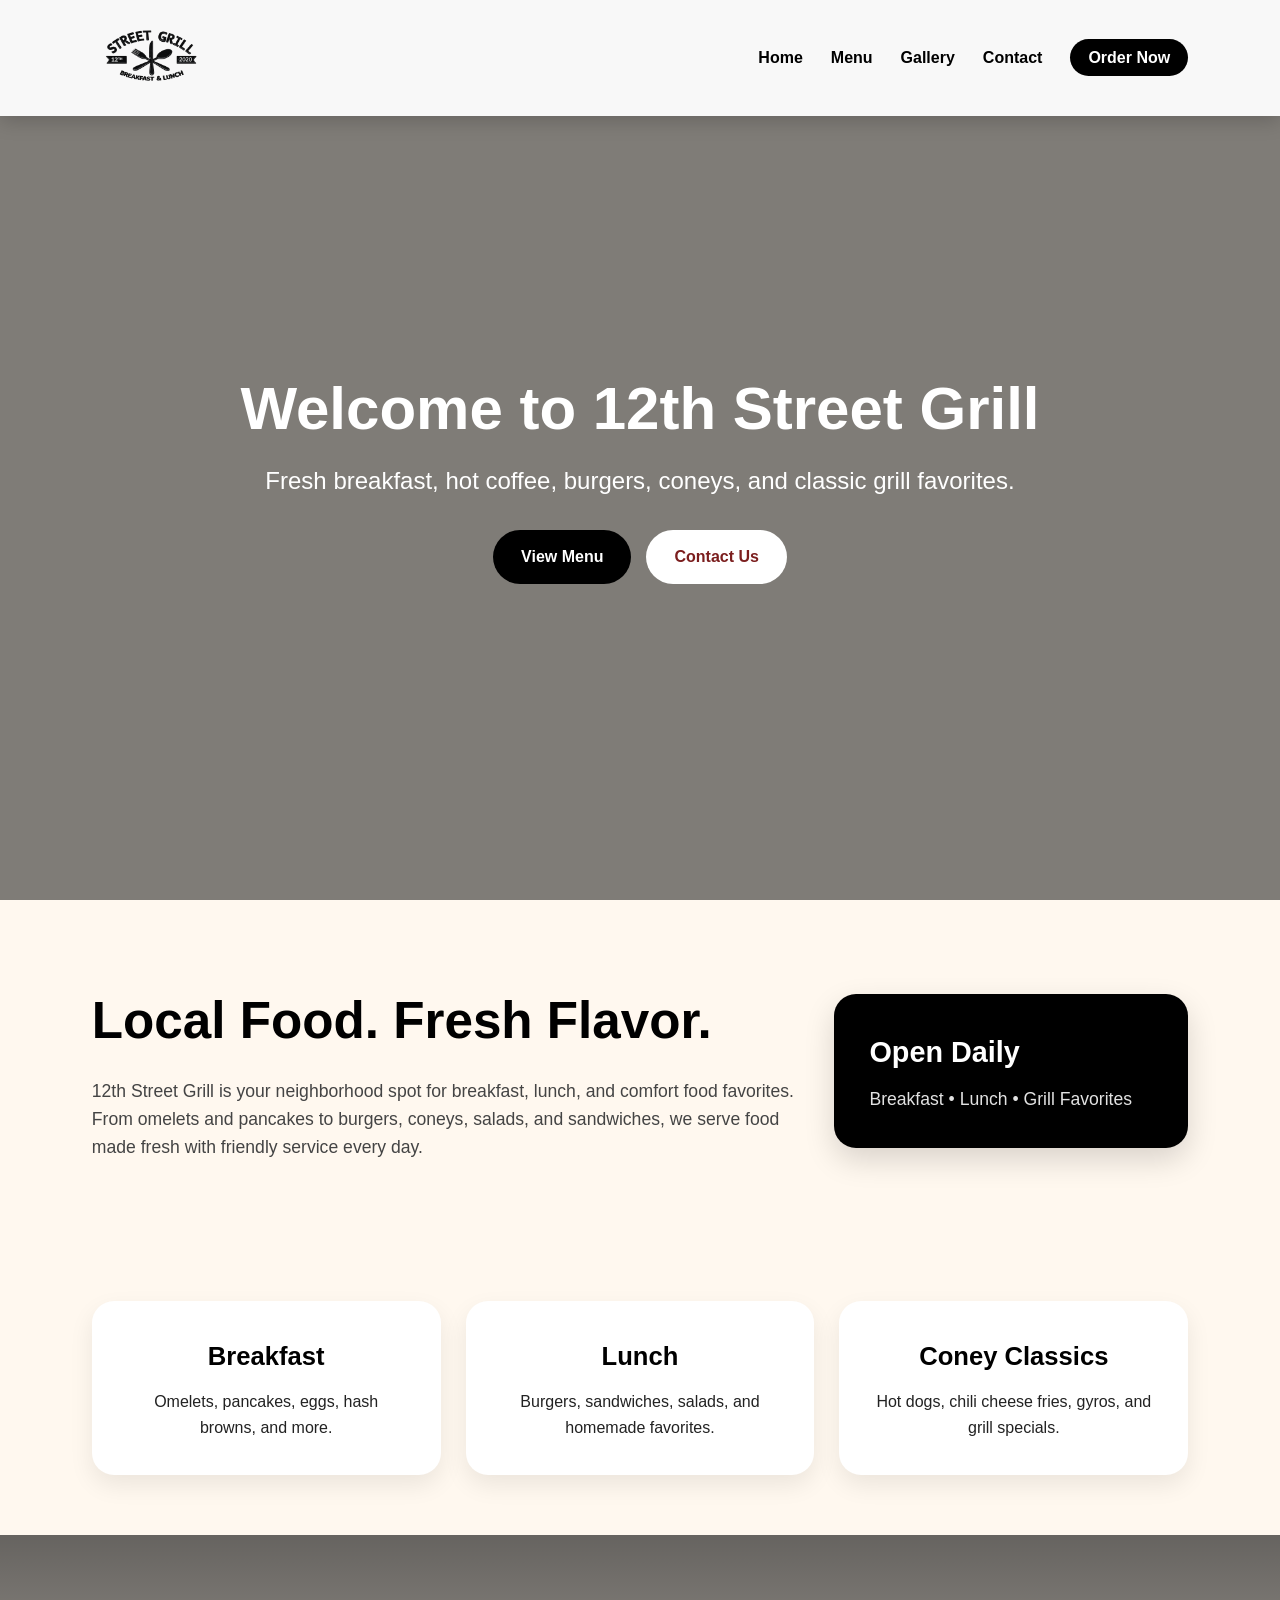
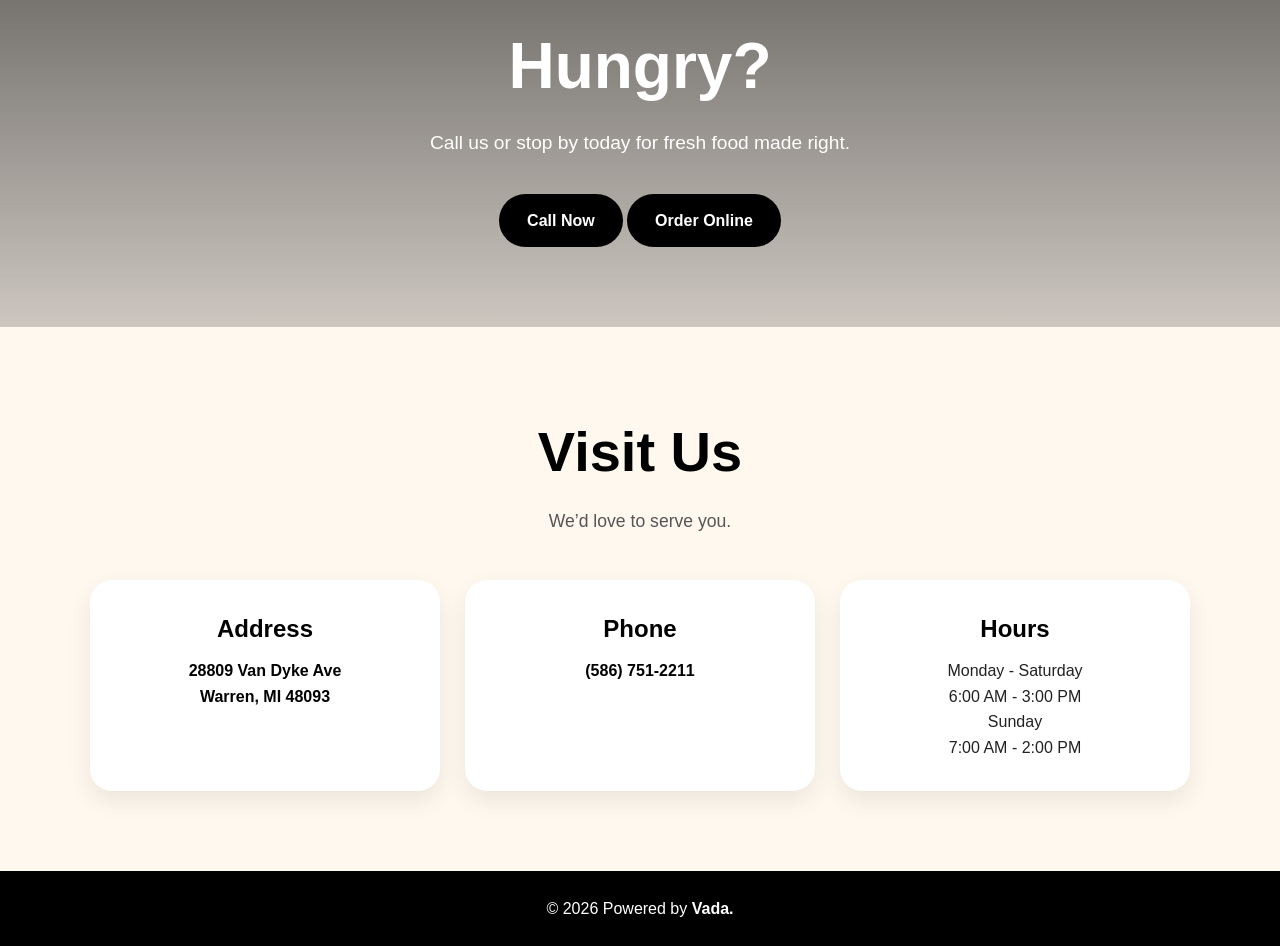
==== index.html @ 550f6636 "Add files via upload" ====
<!DOCTYPE html>
<html lang="en">
<head>
  <meta charset="UTF-8" />
  <meta name="viewport" content="width=device-width, initial-scale=1.0" />
  <title>12th Street Grill</title>
  <link rel="stylesheet" href="style.css" />
</head>
<body>

<header class="header">
  <nav class="navbar">
    <img src="images/logo.png" alt="12th Street Grill Logo" class="logo" />

    <button class="menu-toggle" id="menuToggle">☰</button>

    <ul class="nav-links" id="navLinks">
      <li><a href="index.html">Home</a></li>
      <li><a href="menu.html">Menu</a></li>
      <li><a href="gallery.html">Gallery</a></li>
      <li><a href="#contact">Contact</a></li>
      <li><a href="order.html" class="order-btn">Order Now</a></li>
    </ul>
  </nav>
</header>

<section class="hero">
  <div class="hero-content">
    <h1 style="color: rgb(255, 255, 255); font-size: 60px; font-family: 'Trebuchet MS', 'Lucida Sans Unicode', 'Lucida Grande', 'Lucida Sans', Arial, sans-serif;">Welcome to 12th Street Grill</h1>
    <p style="color: rgb(255, 255, 255);">Fresh breakfast, hot coffee, burgers, coneys, and classic grill favorites.</p>
    <div class="hero-buttons">
      <a href="menu.html" class="btn primary">View Menu</a>
      <a href="#contact" class="btn secondary">Contact Us</a>
    </div>
  </div>
</section>

<section class="about">
  <div class="about-text">
    <h2>Local Food. Fresh Flavor.</h2>
    <p>
      12th Street Grill is your neighborhood spot for breakfast, lunch, and comfort food favorites.
      From omelets and pancakes to burgers, coneys, salads, and sandwiches, we serve food made fresh
      with friendly service every day.
    </p>
  </div>

  <div class="about-card">
    <h3>Open Daily</h3>
    <p style="color: #e2e2e2;">Breakfast • Lunch • Grill Favorites</p>
  </div>
</section>

<section class="features">
  <div class="feature-card">
    <h3>Breakfast</h3>
    <p>Omelets, pancakes, eggs, hash browns, and more.</p>
  </div>

  <div class="feature-card">
    <h3>Lunch</h3>
    <p>Burgers, sandwiches, salads, and homemade favorites.</p>
  </div>

  <div class="feature-card">
    <h3>Coney Classics</h3>
    <p>Hot dogs, chili cheese fries, gyros, and grill specials.</p>
  </div>
</section>



<section class="order-section" id="order">
  <h2>Hungry?</h2>
  <p>Call us or stop by today for fresh food made right.</p>
  <a href="tel:5867512211" class="btn primary">Call Now</a>
  <a href="order.html" style="margin-top: 10px;" class="btn primary">Order Online</a>
</section>

<section class="contact" id="contact">
  <div class="section-title">
    <h2>Visit Us</h2>
    <p>We’d love to serve you.</p>
  </div>

  <div class="contact-grid">
    <div>
      <h3>Address</h3>
      <p><a href="https://www.google.com/maps/place/28809+Van+Dyke+Ave,+Warren,+MI+48093" target="_blank" rel="noopener noreferrer">28809 Van Dyke Ave<br>Warren, MI 48093</a></p>
    </div>

    <div>
      <h3>Phone</h3>
      <p><a href="tel:5867512211">(586) 751-2211</a></p>
    </div>

    <div>
      <h3>Hours</h3>
      <p>Monday - Saturday<br>6:00 AM - 3:00 PM</p>
      <p>Sunday<br>7:00 AM - 2:00 PM</p>
    </div>
  </div>
</section>

<footer class="footer">
  <p>© 2026 Powered by <a target="_blank" style="font-weight: bolder; font-size: 16px;" href="https://www.getvada.com">Vada.</a></p>
</footer>

<script>
  const menuToggle = document.getElementById("menuToggle");
  const navLinks = document.getElementById("navLinks");

  menuToggle.addEventListener("click", () => {
    navLinks.classList.toggle("show");
  });
</script>

</body>
</html>
---- style.css ----
* {
  margin: 0;
  padding: 0;
  box-sizing: border-box;
}

html {
  scroll-behavior: smooth;
}

body {
  font-family: Arial, sans-serif;
  background: #fff8ef;
  color: #222;
  line-height: 1.6;
}

a {
  text-decoration: none;
  color: inherit;
}

.header {
  width: 100%;
  position: fixed;
  top: 0;
  z-index: 1000;
  background: rgba(255, 255, 255, 0.95);
  box-shadow: 0 4px 20px rgba(0, 0, 0, 0.2);
}

.navbar {
  max-width: 1250px;
  margin: auto;
  padding: 18px 6%;
  display: flex;
  justify-content: space-between;
  align-items: center;
}

.logo {
  color: #fff;
  width: 120px;
  font-weight: 800;
  letter-spacing: 1px;
}

.nav-links {
  display: flex;
  align-items: center;
  list-style: none;
  gap: 28px;
}

.nav-links a {
  color: #000000;
  font-weight: 600;
  transition: 0.3s;
}

.nav-links a:hover {
  color: #ffcc7a;
}

.order-btn {
  background: #000000;
  padding: 10px 18px;
  border-radius: 30px;
  color: #fff !important;
}

.order-btn:hover {
  background: #e34832;
  color: #fff !important;
}

.menu-toggle {
  display: none;
  background: none;
  border: none;
  color: #000000;
  font-size: 2rem;
  cursor: pointer;
}
    
.hero {
  min-height: 100vh;
  background-image: linear-gradient(rgba(0, 0, 0, 0.5), rgba(0, 0, 0, 0.5)), url("gallery/gall-44.png");
  background-size: cover;
  background-position: center;
  background-repeat: no-repeat;
  display: flex;
  align-items: center;
  justify-content: center;
  text-align: center;
  padding: 120px 20px 60px;
  color: white;
}

.hero-content {
  max-width: 850px;
}

.hero h1 {
  font-size: clamp(2.7rem, 7vw, 6rem);
  line-height: 1.1;
  margin-bottom: 20px;
}

.hero p {
  font-size: clamp(1.1rem, 2vw, 1.5rem);
  margin-bottom: 30px;
}

.hero-buttons {
  display: flex;
  justify-content: center;
  gap: 15px;
  flex-wrap: wrap;
}

.btn {
  display: inline-block;
  padding: 14px 28px;
  border-radius: 35px;
  font-weight: 800;
  transition: 0.3s;
}

.btn.primary {
  background: #000000;
  color: #fff;
}

.btn.primary:hover {
  background: #e34832;
  transform: translateY(-3px);
}

.btn.secondary {
  background: #fff;
  color: #7b1e1e;
}

.btn.secondary:hover {
  background: #ffcc7a;
  transform: translateY(-3px);
}

.about {
  padding: 80px 6%;
  display: grid;
  grid-template-columns: 2fr 1fr;
  gap: 35px;
  align-items: center;
  max-width: 1250px;
  margin: auto;
}

.about h2 {
  font-size: clamp(2rem, 4vw, 3.3rem);
  color: #000000;
  margin-bottom: 15px;
}

.about p {
  font-size: 1.1rem;
  color: #444;
}

.about-card {
  background: #000000;
  color: white;
  padding: 35px;
  border-radius: 22px;
  box-shadow: 0 12px 30px rgba(0,0,0,0.15);
}

.about-card h3 {
  font-size: 1.8rem;
  margin-bottom: 10px;
}

.features {
  padding: 60px 6%;
  display: grid;
  grid-template-columns: repeat(3, 1fr);
  gap: 25px;
  max-width: 1250px;
  margin: auto;
}

.feature-card {
  background: white;
  padding: 35px;
  border-radius: 22px;
  text-align: center;
  box-shadow: 0 10px 25px rgba(0,0,0,0.08);
}

.feature-card h3 {
  color: #000000;
  font-size: 1.6rem;
  margin-bottom: 12px;
}

.menu-section {
  padding: 80px 6%;
  background: white;
}

.section-title {
  text-align: center;
  max-width: 750px;
  margin: 0 auto 45px;
}

.section-title h2 {
  font-size: clamp(2rem, 5vw, 3.5rem);
  color: #000000;
  margin-bottom: 10px;
}

.section-title p {
  color: #555;
  font-size: 1.1rem;
}

.menu-grid {
  max-width: 1250px;
  margin: auto;
  display: grid;
  grid-template-columns: repeat(3, 1fr);
  gap: 25px;
}

.menu-category {
  background: #fff8ef;
  padding: 30px;
  border-radius: 22px;
  box-shadow: 0 10px 25px rgba(0,0,0,0.08);
}

.menu-category h3 {
  color: #000000;
  font-size: 1.7rem;
  margin-bottom: 20px;
  border-bottom: 2px solid #b93020;
  padding-bottom: 10px;
}

.menu-item {
  display: flex;
  justify-content: space-between;
  gap: 15px;
  padding: 13px 0;
  border-bottom: 1px dashed #ccc;
}

.menu-item span {
  font-weight: 600;
}

.menu-item strong {
  color: #b93020;
}

.order-section {
  padding: 80px 6%;
  text-align: center;
  background-image: linear-gradient(rgba(0, 0, 0, 0.6), rgba(0, 0, 0, 0.2)), url("gallery/gall-44.png");
  color: white;
}

.order-section h2 {
  font-size: clamp(2rem, 5vw, 4rem);
  margin-bottom: 10px;
}

.order-section p {
  font-size: 1.2rem;
  margin-bottom: 25px;
}

.contact {
  padding: 80px 6%;
}

.contact-grid {
  max-width: 1100px;
  margin: auto;
  display: grid;
  grid-template-columns: repeat(3, 1fr);
  gap: 25px;
}

.contact-grid div {
  background: rgb(255, 255, 255);
  padding: 30px;
  border-radius: 22px;
  text-align: center;
  box-shadow: 0 10px 25px rgba(0,0,0,0.08);
}

.contact-grid h3 {
  color: #000000;
  margin-bottom: 10px;
  font-size: 1.5rem;
}

.contact-grid a {
  color: #000000;
  font-weight: bold;
}

.page-hero {
  min-height: 55vh;
  background:
    linear-gradient(rgba(0,0,0,.55), rgba(0,0,0,.55)),
    url("gallery/gall-62.png") center/cover no-repeat;
  display: flex;
  align-items: center;
  justify-content: center;
  text-align: center;
  color: #fff;
  padding: 130px 20px 70px;
}

.page-hero h1 {
  font-size: clamp(2.6rem, 7vw, 5.5rem);
  margin-bottom: 12px;
}

.page-hero p {
  font-size: clamp(1rem, 2vw, 1.3rem);
}

.gallery-section {
  padding: 80px 6%;
  background: #fff8ef;
}

.gallery-grid {
  max-width: 1250px;
  margin: auto;
  display: grid;
  grid-template-columns: repeat(4, 1fr);
  gap: 18px;
}

.gallery-grid img {
  width: 100%;
  height: 260px;
  object-fit: cover;
  border-radius: 18px;
  box-shadow: 0 10px 25px rgba(0,0,0,.12);
  transition: 0.3s;
}

.gallery-grid img:hover {
  transform: scale(1.03);
  box-shadow: 0 15px 35px rgba(0,0,0,.2);
}

.footer {
  background: #000000;
  color: white;
  text-align: center;
  padding: 25px 6%;
}

@media (max-width: 1000px) {
  .about,
  .features,
  .menu-grid,
  .contact-grid {
    grid-template-columns: 1fr;
  }

  .gallery-grid {
    grid-template-columns: repeat(3, 1fr);
  }
}

@media (max-width: 750px) {
  .menu-toggle {
    display: block;
  }

  .nav-links {
    position: absolute;
    top: 112px;
    left: 0;
    width: 100%;
    background: rgba(255, 255, 255, 0.95);
    flex-direction: column;
    align-items: center;
    gap: 18px;
    padding: 25px 0;
    display: none;
  }

  .nav-links.show {
    display: flex;
  }

  .logo {
    font-size: 1.35rem;
  }

  .hero {
    min-height: 90vh;
  }

  .about,
  .features,
  .menu-section,
  .contact,
  .gallery-section {
    padding: 60px 5%;
  }

  .gallery-grid {
    grid-template-columns: repeat(2, 1fr);
    gap: 12px;
  }

  .gallery-grid img {
    height: 190px;
    border-radius: 14px;
  }
}

@media (max-width: 480px) {
  .navbar {
    padding: 16px 5%;
  }

  .hero h1 {
    font-size: 2.6rem;
  }

  .btn {
    width: 100%;
    text-align: center;
  }

  .hero-buttons {
    width: 100%;
  }

  .gallery-grid {
    grid-template-columns: 1fr;
  }

  .gallery-grid img {
    height: 230px;
  }
}
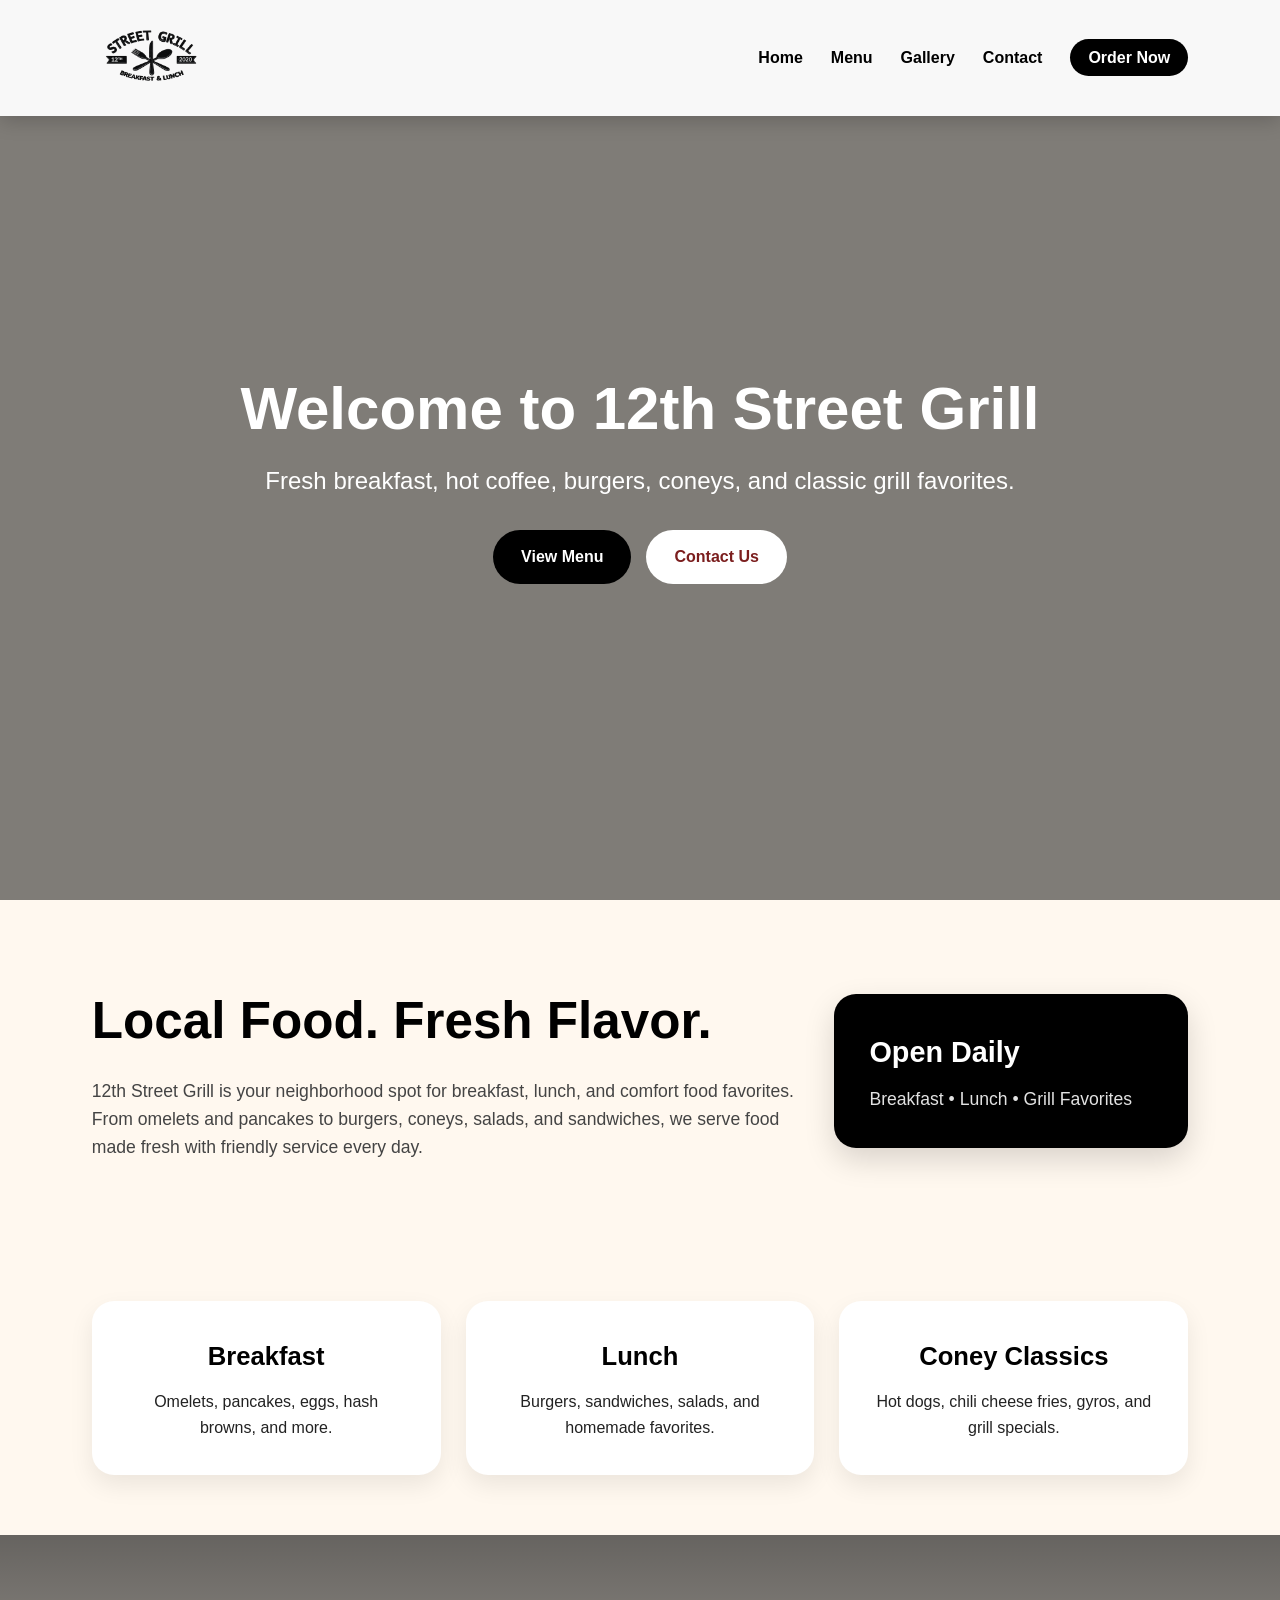
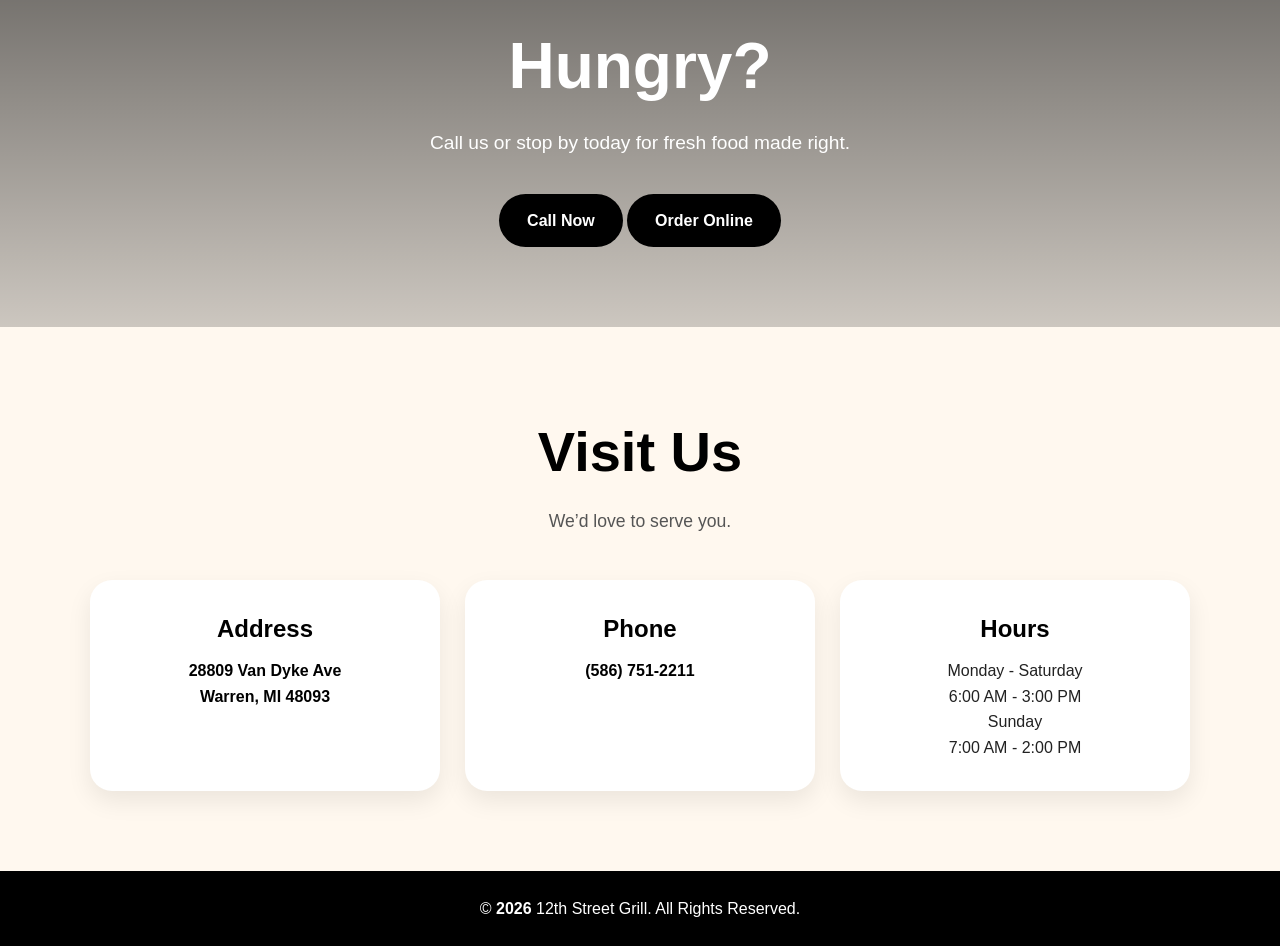
==== commit 09f58a32: "Update footer copyright information" ====
--- a/index.html
+++ b/index.html
@@ -103,7 +103,7 @@
 </section>
 
 <footer class="footer">
-  <p>© 2026 Powered by <a target="_blank" style="font-weight: bolder; font-size: 16px;" href="https://www.getvada.com">Vada.</a></p>
+  <p>© <a style="font-weight: bolder;">2026</a> 12th Street Grill. All Rights Reserved.</p>
 </footer>
 
 <script>
@@ -116,4 +116,4 @@
 </script>
 
 </body>
-</html>+</html>
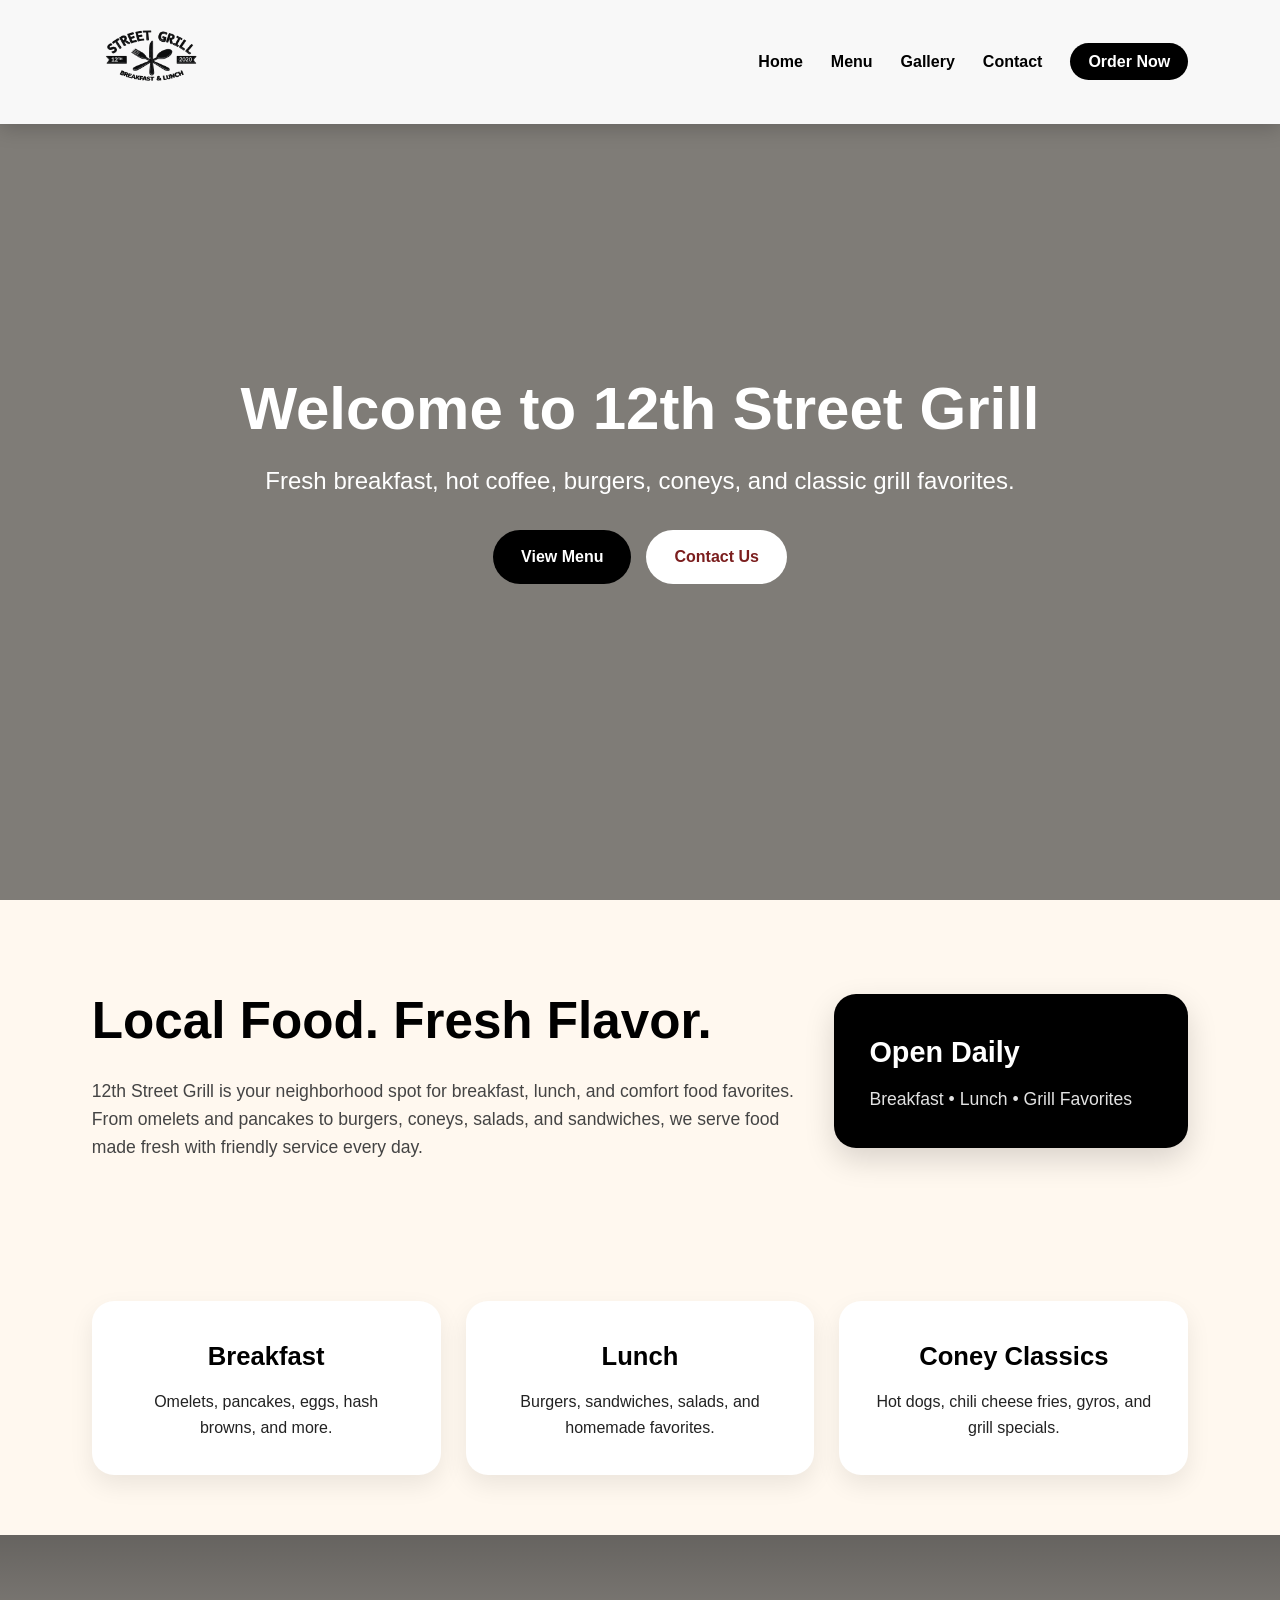
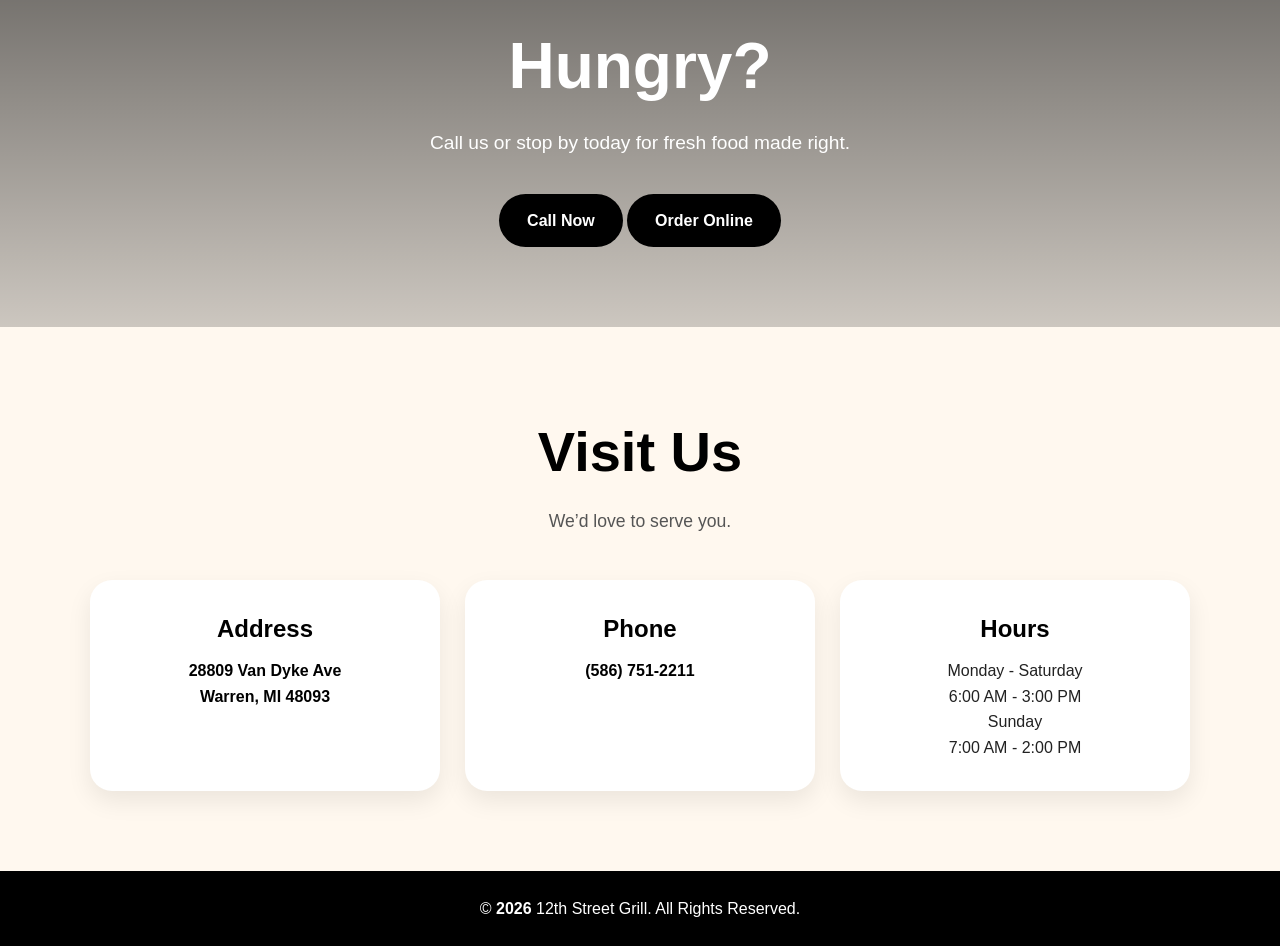
==== commit 22679222: "Update index.html" ====
--- a/index.html
+++ b/index.html
@@ -10,7 +10,13 @@
 
 <header class="header">
   <nav class="navbar">
-    <img src="images/logo.png" alt="12th Street Grill Logo" class="logo" />
+    <a href="index.html" aria-label="12th Street Grill home">
+        <img
+          src="images/logo.png"
+          alt="12th Street Grill Logo"
+          class="logo"
+        />
+      </a>
 
     <button class="menu-toggle" id="menuToggle">☰</button>
 
